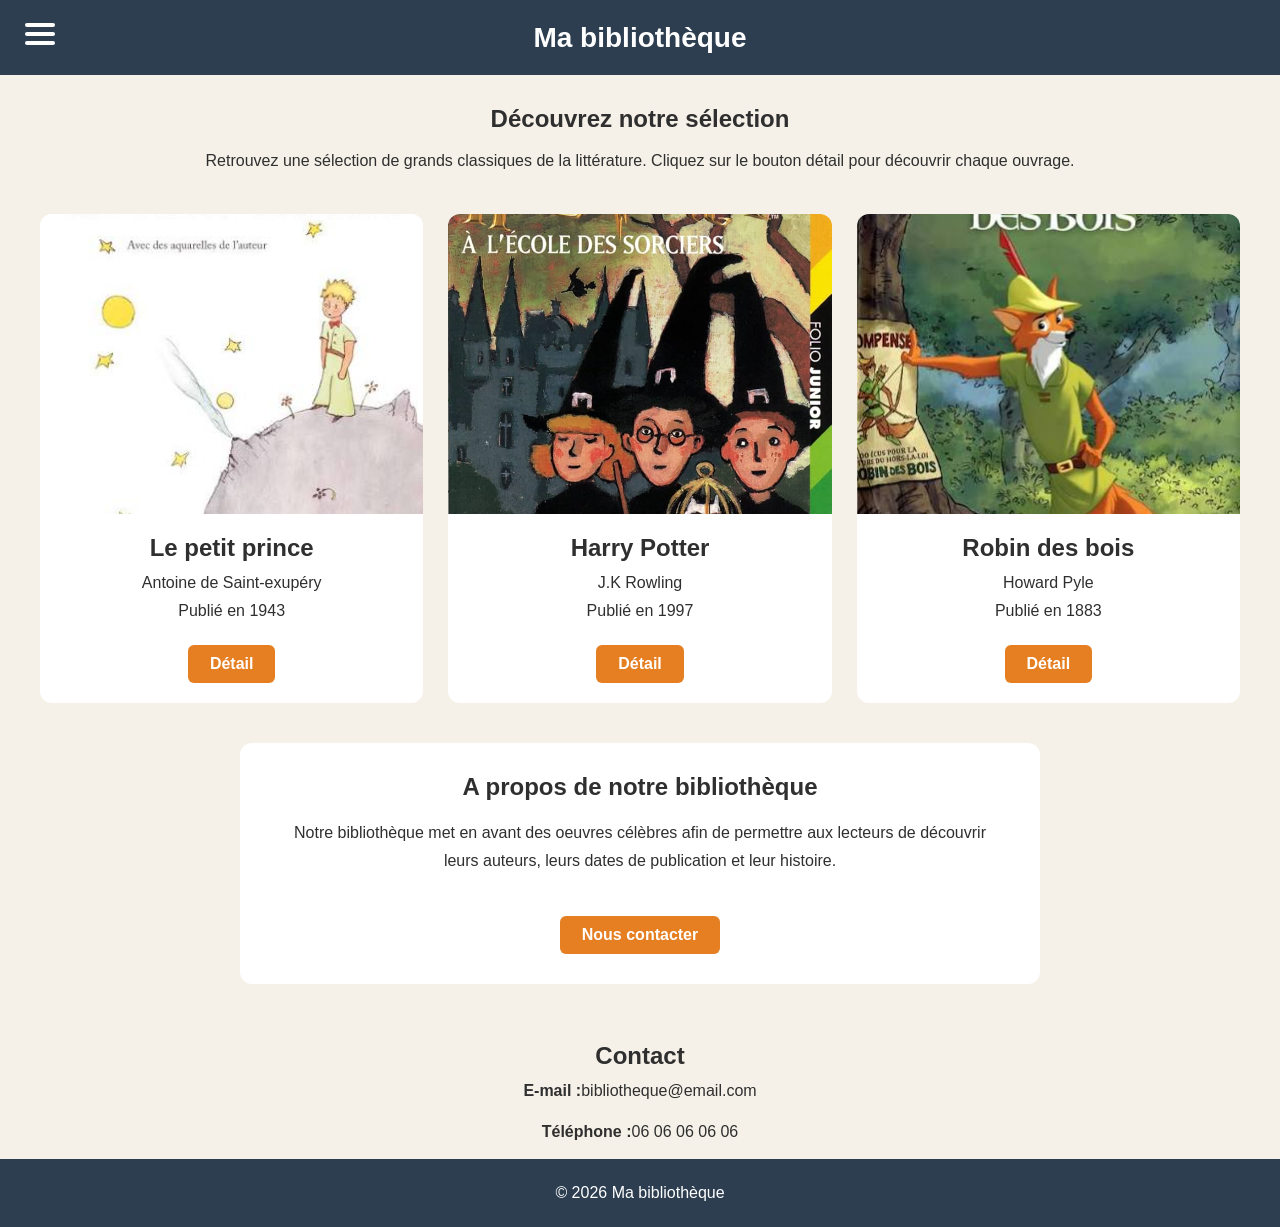
==== index.html @ d77358c4 "Premier commit" ====
<!DOCTYPE html>
<html lang="fr">
<head>
    <meta charset="UTF-8">
    <meta name="viewport" content="width=device-width, initial-scale=1.0">
    <title>Ma bibliothèque</title>
    <link rel="stylesheet" href="style.css">
</head>
<body>
    <header class="header">
        <input type="checkbox" id="menu-toggle">
        <label for="menu-toggle" class="burger" aria-label="Ouvrir le menu">
            <span></span>
            <span></span>
            <span></span>
        </label>
        <nav class="menu">
            <a href="index.html">Accueil</a>
            <a href="nous-contacter.html">Nous contacter</a>
        </nav>
        <h1>Ma bibliothèque</h1>
    </header>
    <main>
        <section class="introduction">
            <h2>Découvrez notre sélection</h2>
            <p>Retrouvez une sélection de grands classiques de la littérature. Cliquez sur le bouton détail pour découvrir chaque ouvrage.</p>
        </section>
        <section class="livres">
            <article class="carte-livre">
                <img src="lepetitprince.jpg" alt="Le petit prince">
                <div class="contenu-carte">
                    <h2>Le petit prince</h2>
                    <p>Antoine de Saint-exupéry</p>
                    <p>Publié en 1943</p>
                    <a href="détail-le-petit-prince.html" class="bouton">Détail</a>
                </div>
            </article>
            <article class="carte-livre">
                <img src="harrypotter.jpg" alt="Harry Potter">
                <div class="contenu-carte">
                    <h2>Harry Potter</h2>
                    <p>J.K Rowling</p>
                    <p>Publié en 1997</p>
                    <a href="détail-harry-potter.html" class="bouton">Détail</a>
                </div>
            </article>
            <article class="carte-livre">
                <img src="robindesbois.jpg" alt="Robin des bois">
                <div class="contenu-carte">
                    <h2>Robin des bois</h2>
                    <p>Howard Pyle</p>
                    <p>Publié en 1883</p>
                    <a href="détail-robin-des-bois.html" class="bouton">Détail</a>
                </div>
            </article>
        </section>
        <section class="apropos">
            <div>
                <h2>A propos de notre bibliothèque</h2>
                <p>Notre bibliothèque met en avant des oeuvres célèbres afin de permettre aux lecteurs de découvrir leurs auteurs, leurs dates de publication et leur histoire.</p>
            </div>
            <a href="nous-contacter.html" class="bouton">Nous contacter</a>
        </section>
        <section class="contact">
            <h2>Contact</h2>
            <div class="coordonnees">
                <p><strong>E-mail :</strong>bibliotheque@email.com</p>
                <p><strong>Téléphone :</strong>06 06 06 06 06</p>
            </div>
        </section>
    </main>
    <footer class="footer"><p>&copy; 2026 Ma bibliothèque</p></footer>
</body>
</html>
---- style.css ----
* {
    margin: 0;
    padding: 0;
    box-sizing: border-box;
}
body {
    font-family: Arial, Helvetica, sans serif;
    background-color: #f5f1e8;
    color: #2f2f2f;
}
/* header */
.header {
    position: relative;
    display: flex;
    justify-content: center;
    align-items: center;
    min-height: 75px;
    padding: 10px 20px;
    background-color: #2c3e50;
    color: white;
}
.header h1 {
    font-size: 28px;
    margin: 0;
}
/* Cacher la case de menu */
#menu-toggle {
    display: none;
}
/* Menu burger */
.burger {
    position: absolute;
    top: 23px;
    left: 25px;
    z-index: 30;
    display: flex;
    flex-direction: column;
    gap: 5px;
    cursor: pointer;
}
.burger span {
    display: block;
    width: 30px;
    height: 4px;
    background-color: white;
    border-radius: 5px;
}
/* Menu latéral caché */
.menu {
    position: fixed;
    top: 0;
    left: -260px;
    z-index: 20;
    display: flex;
    flex-direction: column;
    align-items: flex-start;
    gap: 15px; 
    width: 240px;
    height: 100vh;
    padding: 95px 25px 30px;
    background-color: #2c3e50;
    transition: left 0.3s ease;
}
/* Liens invisible tant que le menu est fermé */
.menu a {
    display: block;
    width: 100%;
    padding: 12px;
    color: white;
    text-decoration: none;
    font-weight: bold;
    border-radius: 6px;
}
.menu a:hover {
    background-color: #e67e22;
}
/* Ouverture du menu */
#menu-toggle:checked ~ .menu {
    left: 0;
}
/* Introduction */
.introduction {
    text-align: center;
    max-width: 900px;
    margin: 30px auto;
}
.introduction h2{
    margin-bottom: 15px;
}
.introduction p {
    line-height: 1.6;
}
/* Livres sur une ligne horizontale */
.livres {
    display: flex;
    flex-direction: row;
    justify-content: center;
    align-items: stretch;
    flex-wrap: nowrap;
    gap: 25px;
    width: 95%;
    max-width: 1200px;
    margin: 40px auto;
}
.carte-livre {
    display: flex;
    flex-direction: column;
    flex: 1 1 0;
    min-width: 0;
    max-width: 320;
    background-color: white;
    border-radius: 12px;
    overflow: hidden;
    text-align: center;
}
/* images de même taille */
.carte-livre img {
    width: 100%;
    height: 300px;
    object-fit: cover;
    display: block;
}
/* Contenu des cartes */
.contenu-carte {
    display: flex;
    flex-direction: column;
    align-items: center;
    padding: 20px;
}
.contenu-carte h2 {
    margin-bottom: 12px;
}
.contenu-carte p {
    margin-bottom: 10px;
}
/* Bouton détail sur les trois cartes */
.bouton {
    display: inline-block;
    margin-top: 15px;
    padding: 10px 22px;
    background-color: #e67e22;
    color: white;
    text-decoration: none;
    font-weight: bold;
    border-radius: 6px;
}
.bouton:hover {
    background-color: #c96813;
}
/* Autres sections */
.presentation,
.contact-rapide {
    max-width: 1000px;
    margin: 0 auto 40px;
    padding: 30px;
    text-align: center;
    border-radius: 12px;
}
.presentation {
    background-color: #ffffff;
}
/* Footer */
.footer {
    padding: 25px;
    background-color: #2c3e50;
    color: white;
    text-align: center;
}
/* Téléphone */
@media screen and (max-width: 700px) {
    .header h1 {
        font-size: 25px;
    }
    .burger {
        left: 20px;
    }
    .livres {
        display: flex;
        flex-direction: row;
        justify-content: center;
        align-items: stretch;
        flex-wrap: nowrap;
        gap: 25px;
        width: 95%;
        max-width: 1200px;
        margin: 40px auto;
    }
}
/* Conteneur de la page détail */
.detail-livre {
    max-width: 900px;
    margin: 40px auto;
    text-align: center;
}
/*Image */
.detail-livre img {
    width: 300px;
    height: 400px;
    object-fit: cover;
    display: block;
    margin: 0 auto 20px;
}
/* Titre */
.detail-livre h1 {
    margin: 8px 0;
    line-height: 1.6;
}
/* Bouton */
.retour {
    display: inline-block;
    margin-top: 20px;
    padding: 10px 20px;
    background: #e67e22;
    color: white;
    text-decoration: none;
    border-radius: 6px;
}
.detail-contenu p {
    margin: 10px 0;
    line-height: 1.8;
}
.detail-contenu h2 {
    margin-bottom: 15px;
}
.detail-contenu h3 {
    margin: 20px 0 10px;
}
/* Section à propos */
.apropos {
    width: 90%;
    max-width: 800px;
    margin: 40px auto;
    padding: 30px;
    background-color: white;
    border-radius: 12px;
    text-align: center;
}
.apropos h2 {
    margin-bottom: 18px;
}
.apropos p {
    max-width: 700px;
    margin: 0 auto 25px;
    line-height: 1.8;
}
/* Section contact */
.contact {
    text-align: center;
    line-height: 1.8;
    margin-top: 50px;
}
.contact p {
    line-height: 1.8;
    margin-bottom: 12px;
}
/* page contact */
.page-contact {
    width: 90%;
    max-width: 800px;
    margin: 50px auto;
}
.formulaire-contact {
    padding: 40px;
    background-color: white;
    border-radius: 12px;
    text-align: center;
    box-shadow: 0 5px 15px rgba(0, 0, 0, 0.15);
}
.formulaire-contact h2 {
    margin-bottom: 15px;
    color: #2c3e50;
    font-size: 32px;
}
.formulaire-contact > p {
    margin-bottom: 30px;
    line-height: 1.6;
}
form {
    display: flex;
    flex-direction: column;
    gap: 20px;
}
.champ {
    display: flex;
    flex-direction: column;
    align-items: flex-start;
}
.champ label {
    margin-bottom: 8px;
    font-weight: bold;
    color: #2c3e50;
}
.champ input,
.champ textarea {
    width: 100%;
    padding: 12px;
    border: 1px solid #b7b7b7;
    border-radius: 6px;
    font-family: Arial, Helvetica, sans-serif;
    font-size: 16px;
}
.champ textarea {
    resize: vertical;
}
.champ input:focus,
.champ textarea:focus {
    outline: 2px solid #e67e22;
    border-color:transparent;
}
.bouton-envoyer {
    align-self: center;
    padding: 12px 28px;
    border: none;
    border-radius: 6px;
    background-color: #e67e22;
    color: white;
    font-size: 16px;
    font-weight: bold;
    cursor: pointer;
}
.bouton-envoyer:hover {
    background-color: #c96813;
}
@media screen and (max-width: 700px) {
    .formulaire-contact {
        padding: 25px;
    }
    .formulaire-contact h2 {
        font-size: 27px;
    }
}
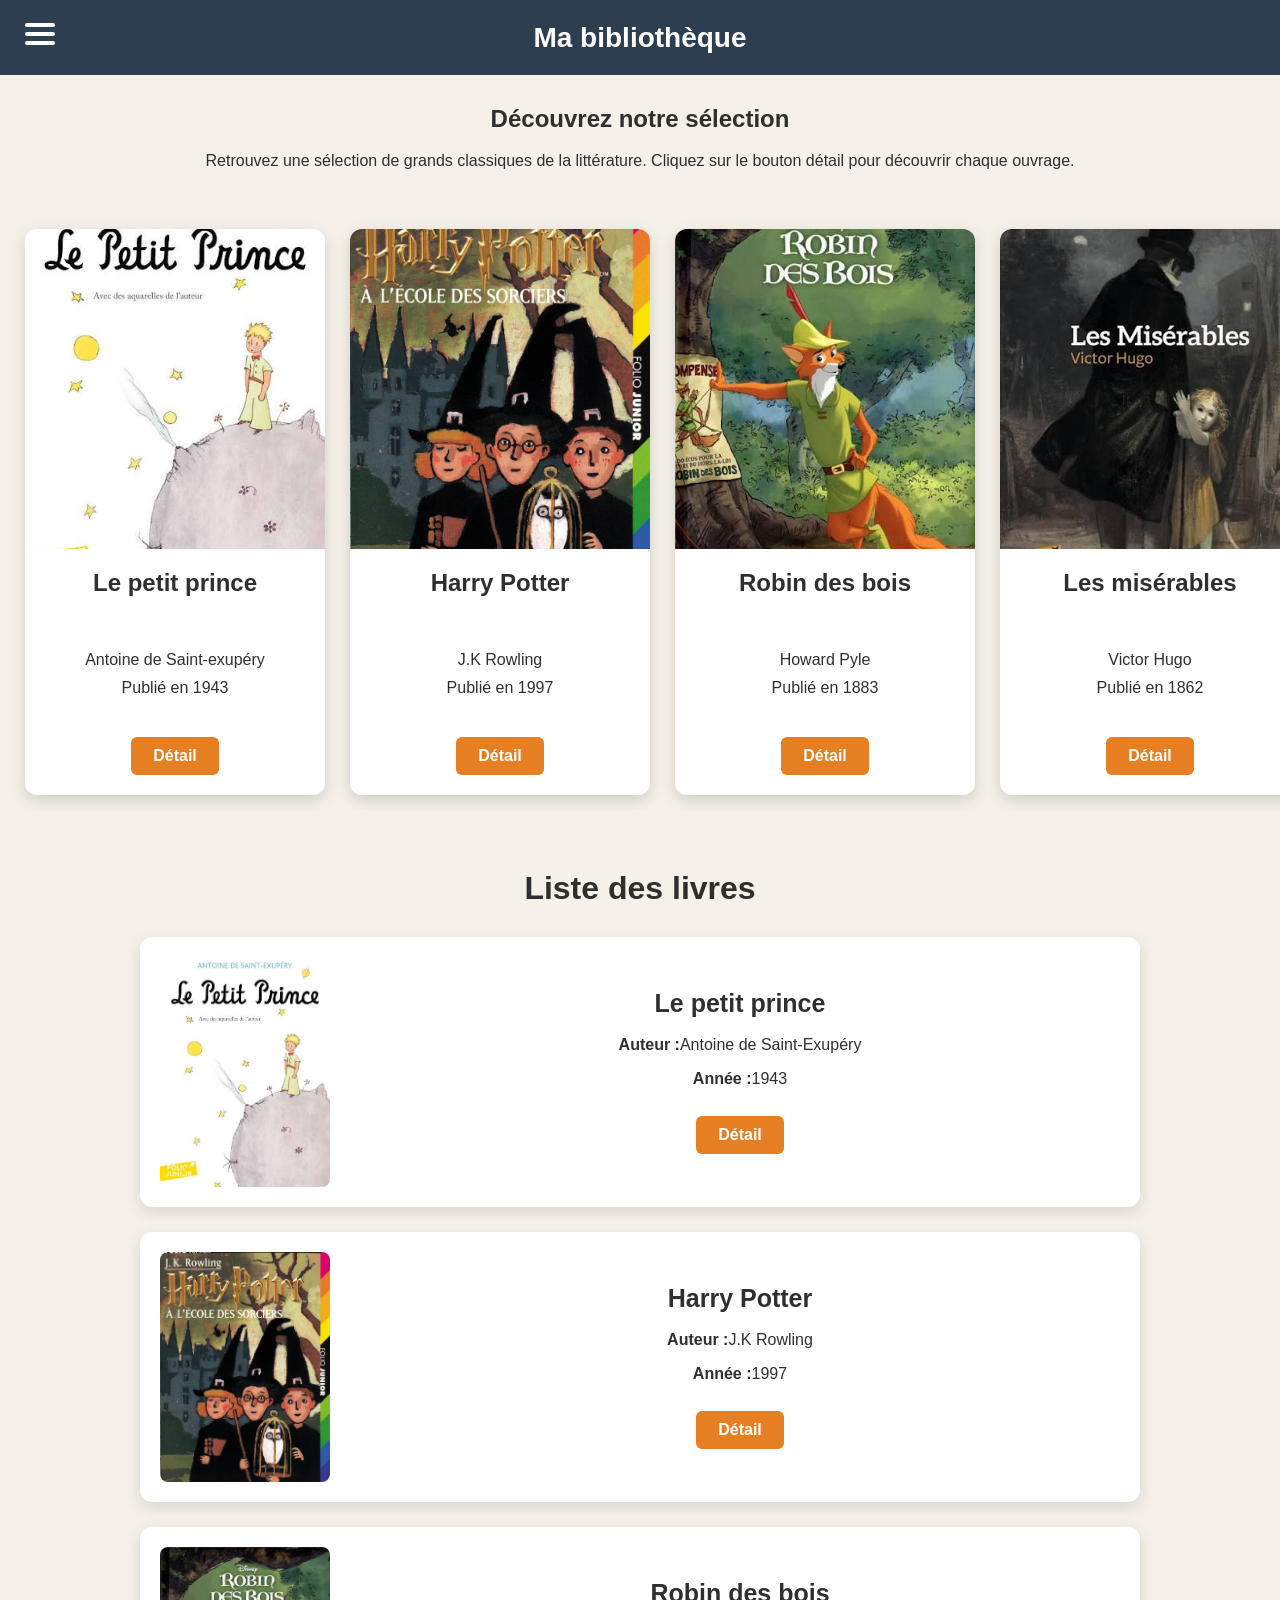
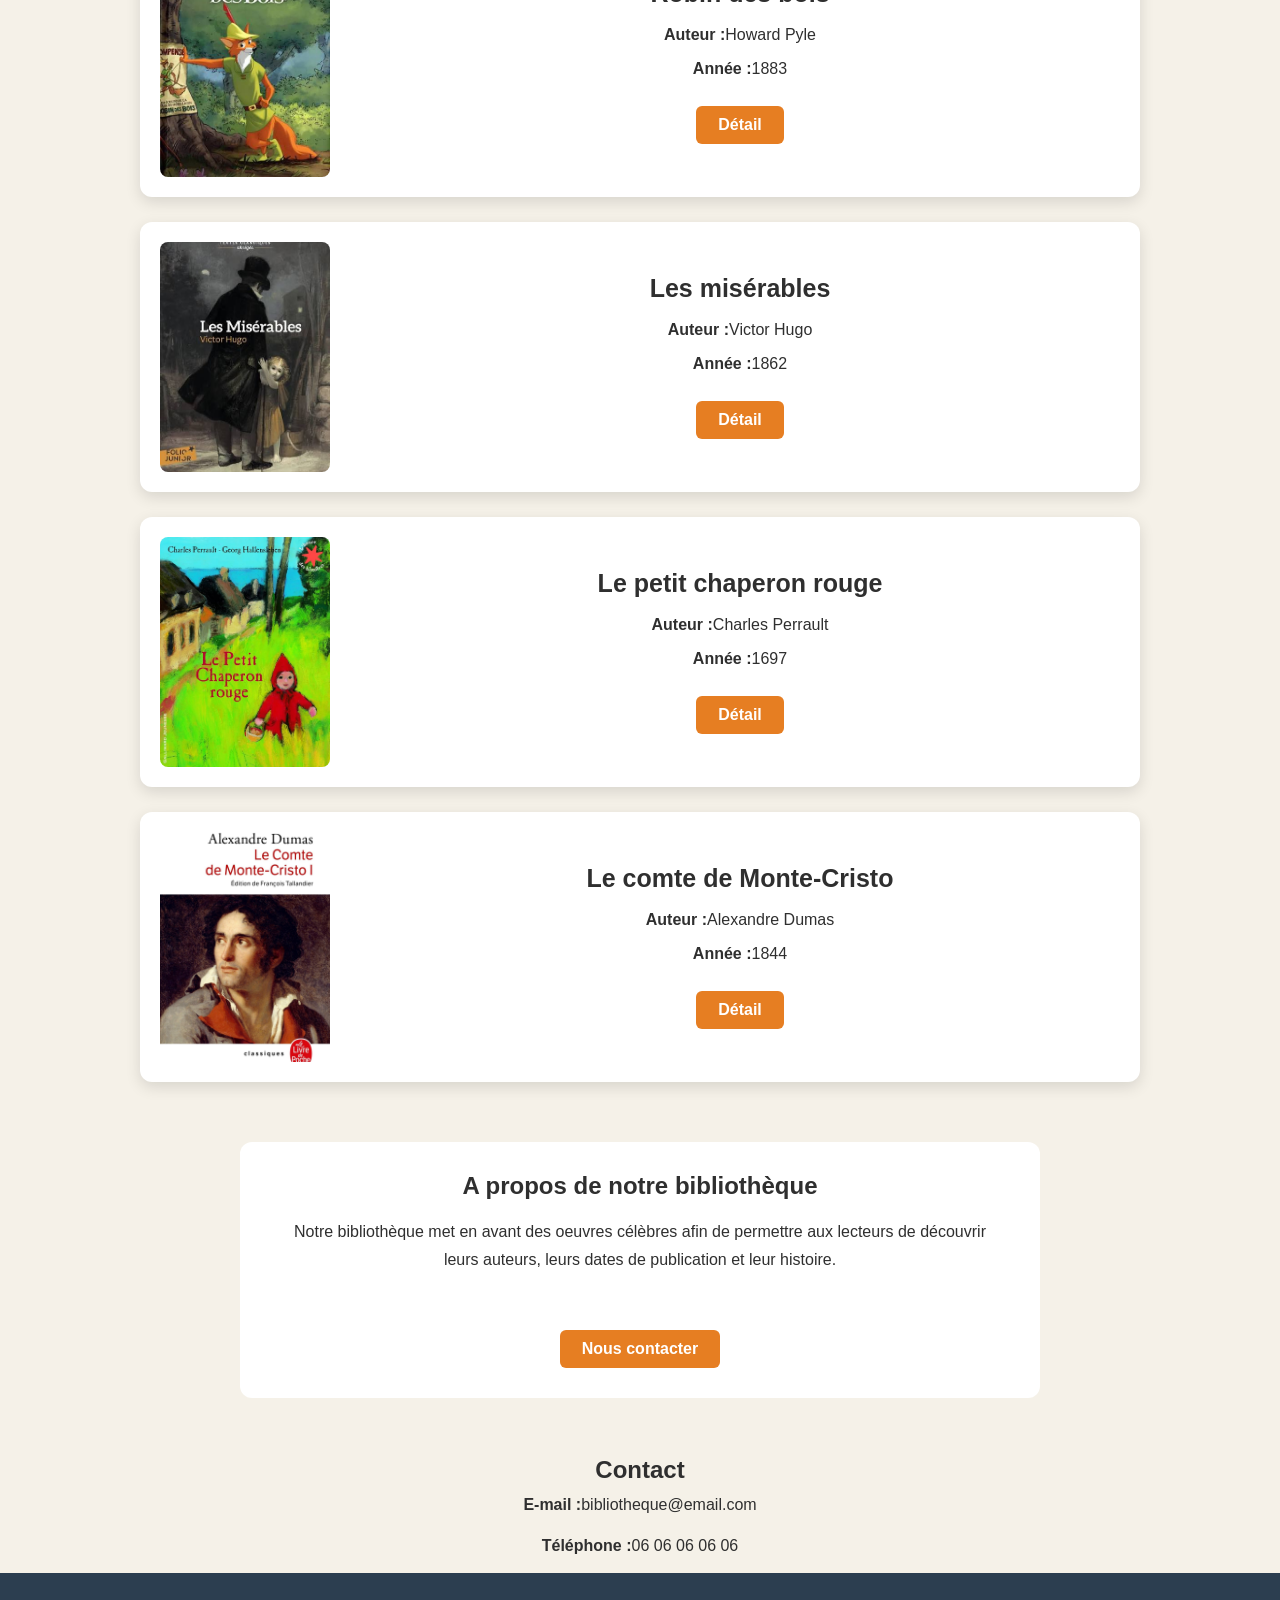
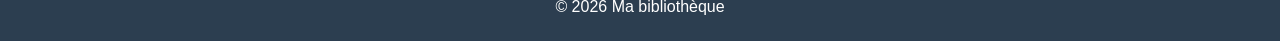
==== commit d0e0a128: "Ajout d'un carrousel et d'une liste de livres" ====
--- a/index.html
+++ b/index.html
@@ -53,6 +53,90 @@
                     <a href="détail-robin-des-bois.html" class="bouton">Détail</a>
                 </div>
             </article>
+            <article class="carte-livre">
+                <img src="lesmisérables.jpg" alt="Les misérables">
+                <div class="contenu-carte">
+                    <h2>Les misérables</h2>
+                    <p>Victor Hugo</p>
+                    <p>Publié en 1862</p>
+                    <a href="détail-les-misérables.html" class="bouton">Détail</a>
+                </div>
+            </article>
+            <article class="carte-livre">
+                <img src="lepetitchaperonrouge.jpg" alt="Le petit chaperon rouge">
+                <div class="contenu-carte">
+                    <h2>Le petit chapero rouge</h2>
+                    <p>Charles Perrault</p>
+                    <p>Publié en 1697</p>
+                    <a href="détail-le-petit-chaperon-rouge.html" class="bouton">Détail</a>
+                </div>
+            </article>
+            <article class="carte-livre">
+                <img src="lecomptedemonte-cristojpg.jpg" alt="Le compte de monte cristo">
+                <div class="contenu-carte">
+                    <h2>Le compte de monte cristo</h2>
+                    <p>Alexander Dumas</p>
+                    <p>Publié en 1844</p>
+                    <a href="détail-le-compte-de-monte-cristo.html" class="bouton">Détail</a>
+                </div>
+            </article>
+        </section>
+        <section class="liste-livres">
+            <h2>Liste des livres</h2>
+            <article class="livre-horizontal">
+                <img src="lepetitprince.jpg" alt="Le petit prince">
+                <div class="info-livre">
+                    <h3>Le petit prince</h3>
+                    <p><strong>Auteur :</strong>Antoine de Saint-Exupéry</p>
+                    <p><strong>Année :</strong>1943</p>
+                    <a href="détail-le-petit-prince.html" class="bouton">Détail</a>
+                </div>
+            </article>
+            <article class="livre-horizontal">
+                <img src="harrypotter.jpg" alt="Harry Potter">
+                <div class="info-livre">
+                    <h3>Harry Potter</h3>
+                    <p><strong>Auteur :</strong>J.K Rowling</p>
+                    <p><strong>Année :</strong>1997</p>
+                    <a href="détail-harry-potter.html" class="bouton">Détail</a>
+                </div>
+            </article>
+            <article class="livre-horizontal">
+                <img src="robindesbois.jpg" alt="Robin des bois">
+                <div class="info-livre">
+                    <h3>Robin des bois</h3>
+                    <p><strong>Auteur :</strong>Howard Pyle</p>
+                    <p><strong>Année :</strong>1883</p>
+                    <a href="détail-robin-des-bois.html" class="bouton">Détail</a>
+                </div>
+            </article>
+            <article class="livre-horizontal">
+                <img src="lesmisérables.jpg" alt="Les misérables">
+                <div class="info-livre">
+                    <h3>Les misérables</h3>
+                    <p><strong>Auteur :</strong>Victor Hugo</p>
+                    <p><strong>Année :</strong>1862</p>
+                    <a href="détail-les-misérables.html" class="bouton">Détail</a>
+                </div>
+            </article>
+            <article class="livre-horizontal">
+                <img src="lepetitchaperonrouge.jpg" alt="Le petit chaperon rouge">
+                <div class="info-livre">
+                    <h3>Le petit chaperon rouge</h3>
+                    <p><strong>Auteur :</strong>Charles Perrault</p>
+                    <p><strong>Année :</strong>1697</p>
+                    <a href="détail-le-petit-chaperon-rouge.html" class="bouton">Détail</a>
+                </div>
+            </article>
+            <article class="livre-horizontal">
+                <img src="lecomptedemonte-cristojpg.jpg" alt="Le comte de monte-cristo">
+                <div class="info-livre">
+                    <h3>Le comte de Monte-Cristo</h3>
+                    <p><strong>Auteur :</strong>Alexandre Dumas</p>
+                    <p><strong>Année :</strong>1844</p>
+                    <a href="détail-le-compte-de-monte-cristo.html" class="bouton">Détail</a>
+                </div>
+            </article>
         </section>
         <section class="apropos">
             <div>
--- a/style.css
+++ b/style.css
@@ -93,30 +93,30 @@
 /* Livres sur une ligne horizontale */
 .livres {
     display: flex;
-    flex-direction: row;
-    justify-content: center;
-    align-items: stretch;
-    flex-wrap: nowrap;
     gap: 25px;
-    width: 95%;
-    max-width: 1200px;
     margin: 40px auto;
+    padding: 15px 25px; 
+    overflow-x: auto;
+    overflow-y: hidden;
+    box-sizing: border-box;
 }
 .carte-livre {
     display: flex;
     flex-direction: column;
-    flex: 1 1 0;
-    min-width: 0;
-    max-width: 320;
+    flex: 0 0 300px;
+    min-width: 300;
+    min-height: 500px;
     background-color: white;
     border-radius: 12px;
     overflow: hidden;
     text-align: center;
+    box-shadow: 0 5px 15px rgba(0, 0, 0, 0.15);
+    scroll-snap-align: start;
 }
 /* images de même taille */
 .carte-livre img {
     width: 100%;
-    height: 300px;
+    height: 320px;
     object-fit: cover;
     display: block;
 }
@@ -125,9 +125,11 @@
     display: flex;
     flex-direction: column;
     align-items: center;
+    flex-grow: 1;
     padding: 20px;
 }
 .contenu-carte h2 {
+    min-height: 70px;
     margin-bottom: 12px;
 }
 .contenu-carte p {
@@ -136,7 +138,7 @@
 /* Bouton détail sur les trois cartes */
 .bouton {
     display: inline-block;
-    margin-top: 15px;
+    margin-top: 30px;
     padding: 10px 22px;
     background-color: #e67e22;
     color: white;
@@ -328,4 +330,67 @@
     .formulaire-contact h2 {
         font-size: 27px;
     }
+}
+/* Liste verticale sous le carrousel */
+.liste-livres {
+    width: 90%;
+    max-width: 1000px;
+    margin: 60px auto;
+}
+.liste-livres > h2{
+    margin-bottom: 30px;
+    text-align: center;
+    font-size: 32px;
+}
+.livre-horizontal {
+    display: flex;
+    align-items: center;
+    gap: 30px;
+    margin-bottom: 25px;
+    padding: 20px;
+    background-color: white;
+    border-radius: 12px;
+    box-shadow: 0 5px 15px rgba(0, 0, 0, 0.12);
+}
+/* Toutes les images ont la même taille */
+.livre-horizontal img {
+    width: 170px;
+    height: 230px;
+    flex-shrink: 0;
+    object-fit: cover;
+    border-radius: 8px;
+}
+.info-livre {
+    display: flex;
+    flex-direction: column;
+    justify-content: center;
+    flex: 1;
+    text-align: center;
+    align-items: center;
+}
+.info-livre h3 {
+    margin-bottom: 15px;
+    font-size: 25px;
+}
+.info-livre p {
+    margin-bottom: 10px;
+    line-height: 1.5;
+}
+/*Ici, le bouton ne doit pas utiliser mergin-top: auto */
+.info-livre .bouton {
+    margin-top: 15px;
+}
+/* Téléphone */
+@media screen and (max-wodth: 650px) {
+    .livre-horizontal {
+        flex-direction: column;
+        text-align: center;
+    }
+    .info-livre {
+        align-items: center;
+    }
+    .livre-horizontal img {
+        width: 200px;
+        height: 280;
+    }
 }
